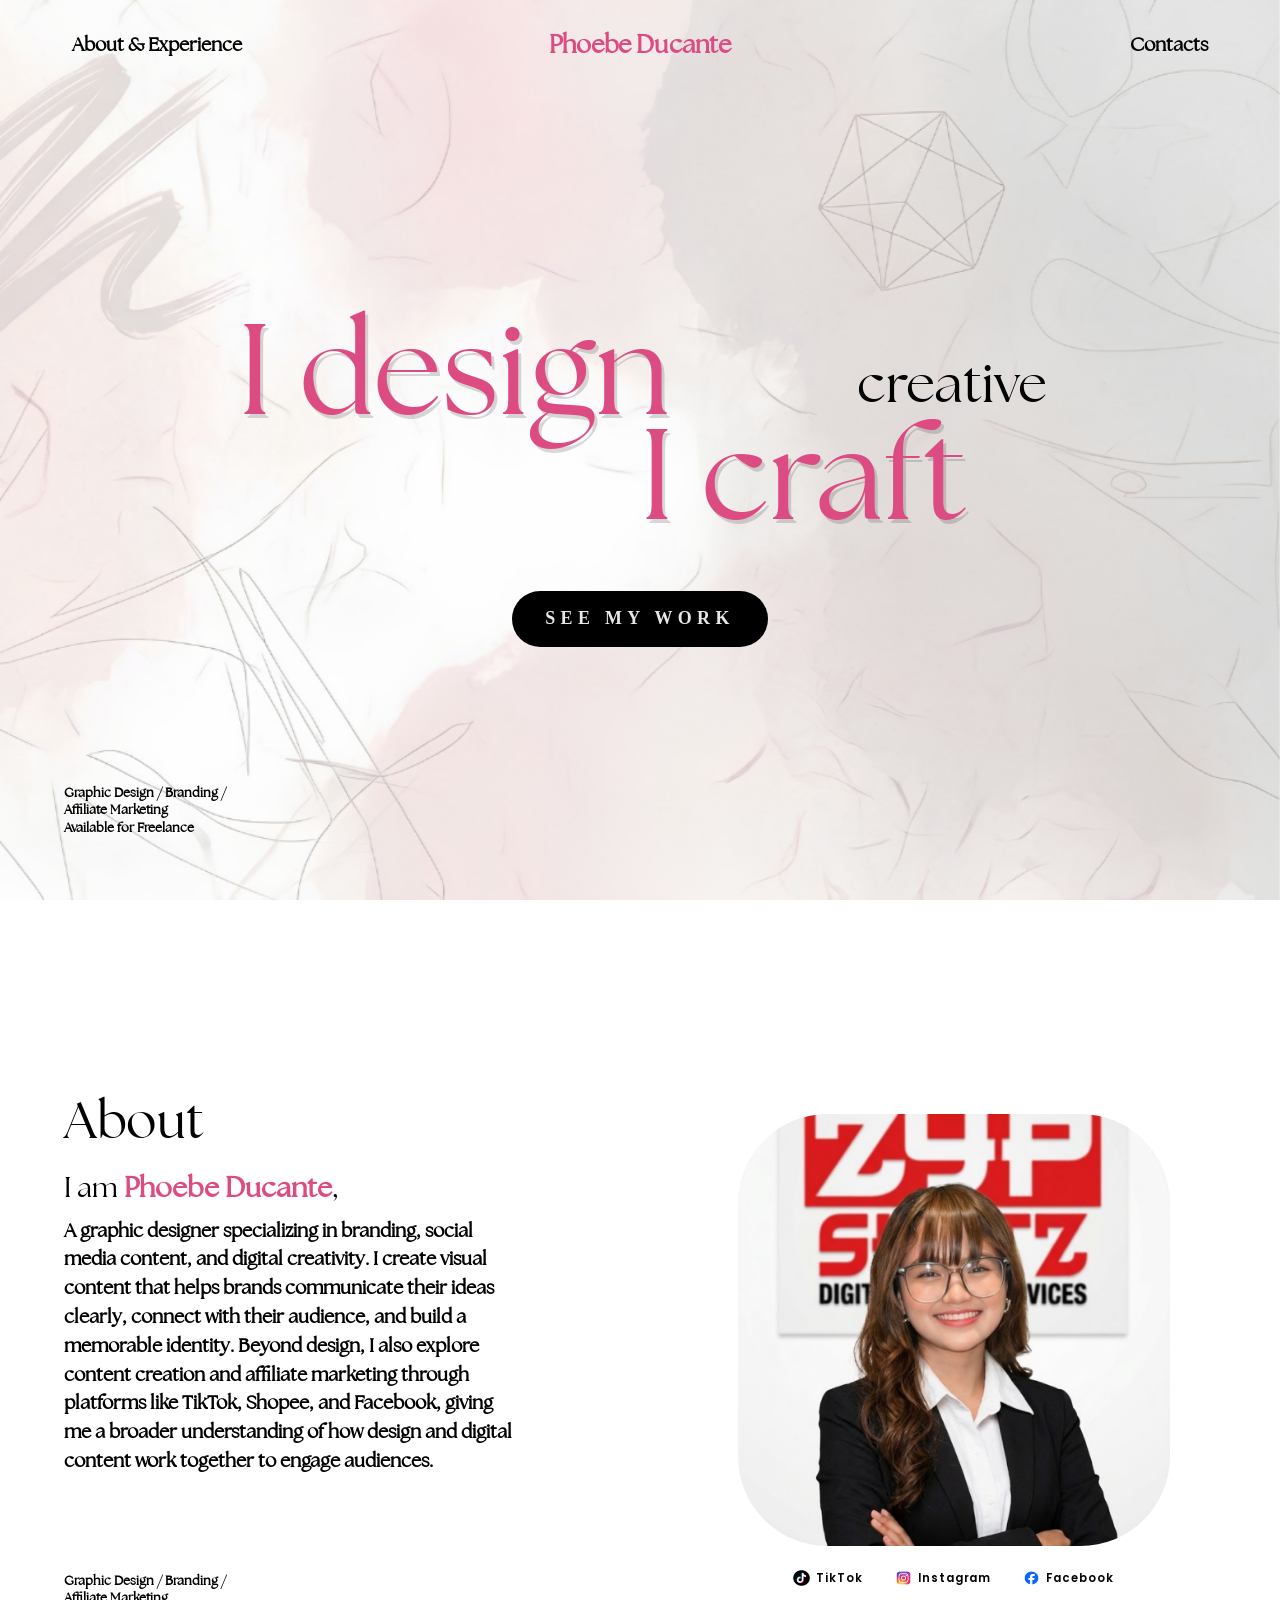
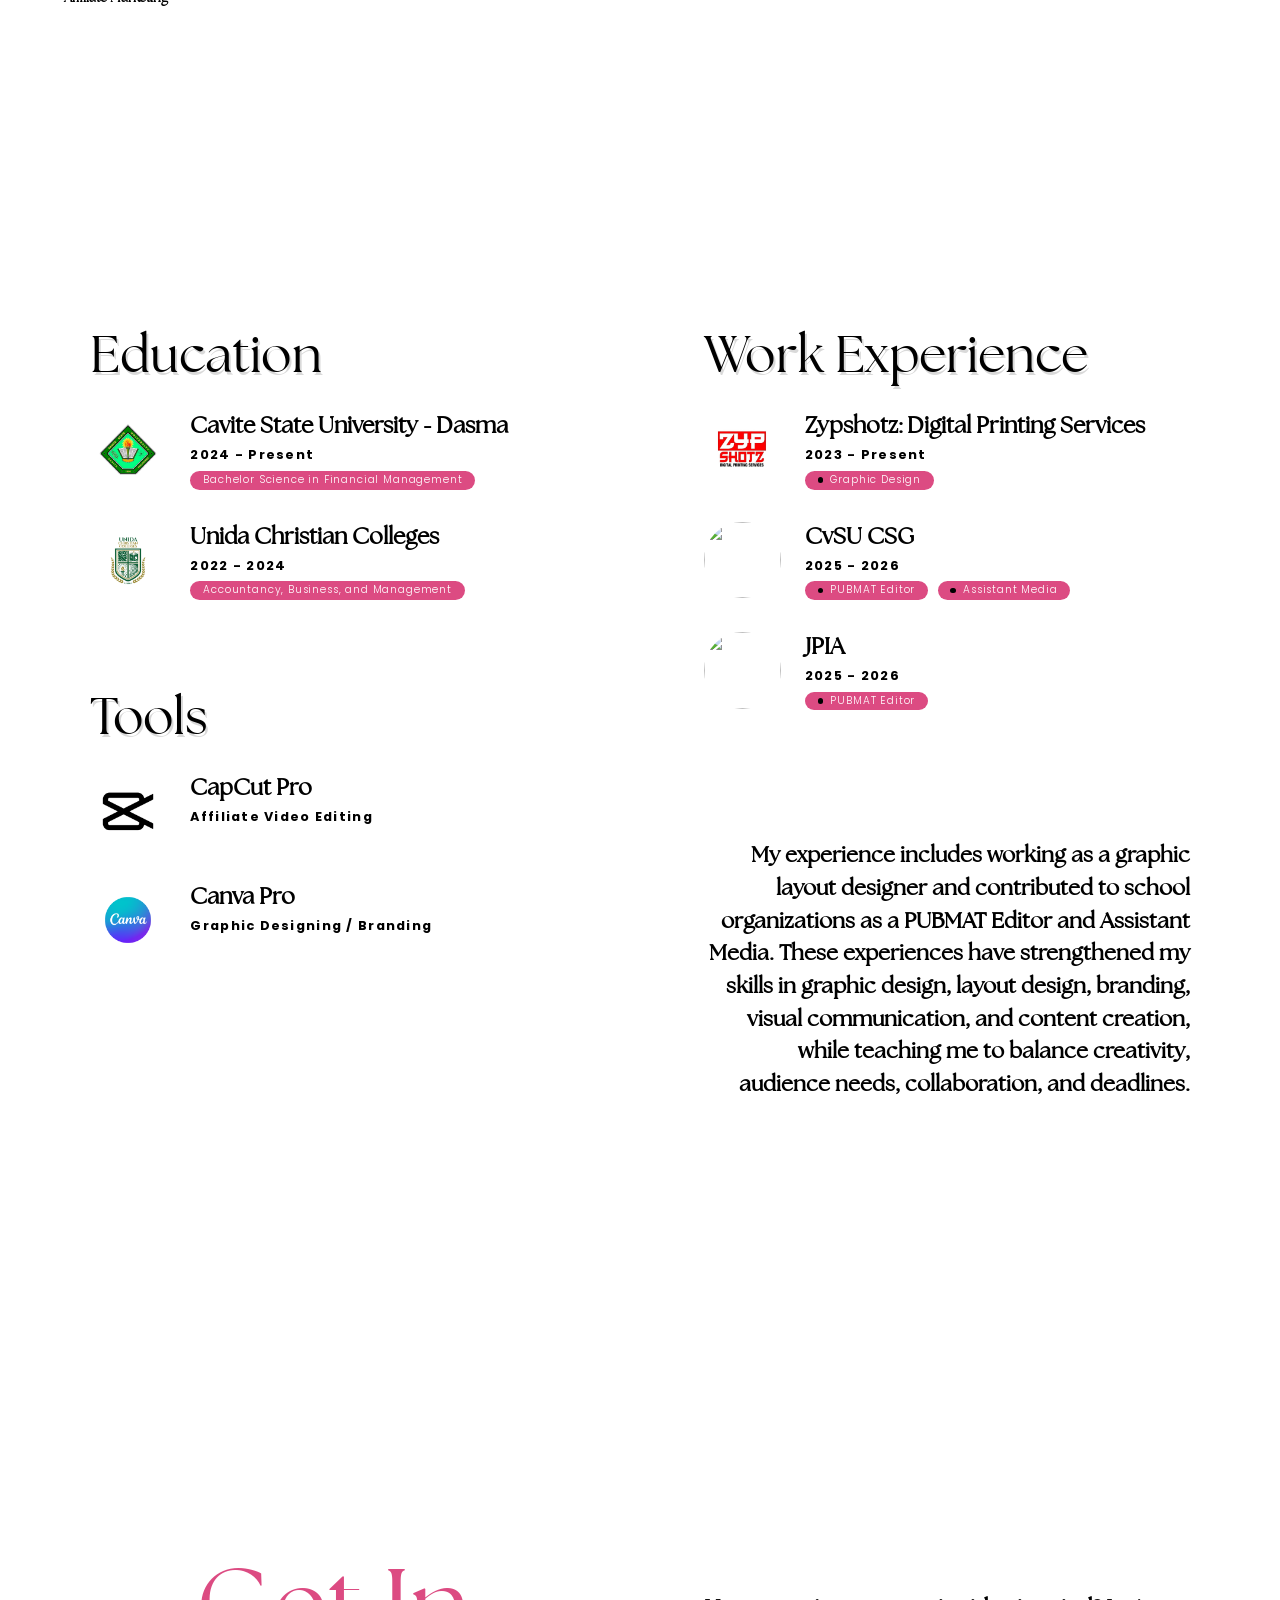
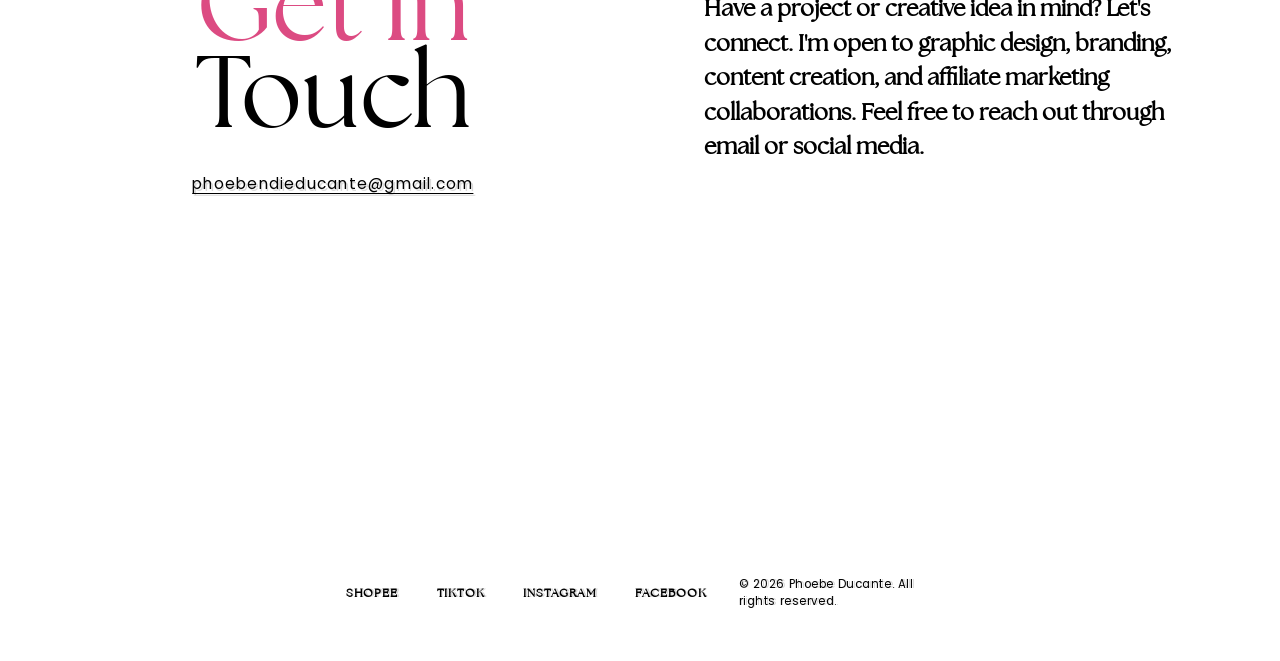
==== index.html @ bc4ffbc6 "added json-ld" ====
<!doctype html>
<html lang="en">
  <head>
    <meta charset="UTF-8" />
    <meta name="viewport" content="width=device-width, initial-scale=1.0" />

    <link
      href="https://fonts.googleapis.com/css2?family=Comic+Neue:ital,wght@0,300;0,400;0,700;1,300;1,400;1,700&family=Poppins:ital,wght@0,100;0,200;0,300;0,400;0,500;0,600;0,700;0,800;0,900;1,100;1,200;1,300;1,400;1,500;1,600;1,700;1,800;1,900&display=swap"
      rel="stylesheet"
    />
    <link
      rel="icon"
      type="image/png"
      sizes="32x32"
      href="images/favicon-32.png"
    />
    <link
      rel="icon"
      type="image/png"
      sizes="16x16"
      href="images/favicon-16.png"
    />
    <link
      rel="apple-touch-icon"
      sizes="180x180"
      href="images/apple-touch.png"
    />
    <link rel="icon" href="images/favicon.ico" />
    <link rel="stylesheet" href="style.css" />
    <title>
      Phoebe Ducante - Graphic Designer, Affiliate Marketing, Content Creation
    </title>

    <meta
      name="description"
      content="Phoebe Ducante is a graphic designer and digital creative specializing in branding, social media content, content creation, and affiliate marketing. Available for freelance collaborations."
    />

    <meta
      name="keywords"
      content="Phoebe Ducante, graphic designer, graphic design, branding, social media content, content creation, affiliate marketing, digital creative, freelance graphic designer, visual communication"
    />

    <meta name="author" content="Phoebe Ducante" />

    <meta name="robots" content="index, follow" />

    <meta name="theme-color" content="" />

    <link rel="canonical" href="https://phoebe-ducante.vercel.app/" />

    <meta
      property="og:title"
      content="Phoebe Ducante - Graphic Designer & Digital Creative"
    />

    <meta
      property="og:description"
      content="Explore Phoebe Ducante's portfolio featuring graphic design, branding, social media content, content creation, and affiliate marketing."
    />

    <meta
      property="og:image"
      content="https://phoebe-ducante.vercel.app/images/og-image.jpg"
    />

    <meta property="og:image:width" content="1200" />
    <meta property="og:image:height" content="630" />
    <meta property="og:image:type" content="image/jpeg" />

    <meta property="og:url" content="https://phoebe-ducante.vercel.app/" />

    <meta property="og:type" content="website" />

    <meta property="og:site_name" content="Phoebe Ducante" />

    <meta name="twitter:card" content="summary_large_image" />

    <meta
      name="twitter:title"
      content="Phoebe Ducante - Graphic Designer & Digital Creative"
    />

    <meta name="twitter:description" content="" />

    <meta
      name="twitter:image"
      content="https://phoebe-ducante.vercel.app/images/og-image.jpg"
    />

    <script type="application/ld+json">
      {
        "@context": "https://schema.org",
        "@type": "Person",
        "name": "Phoebe Ducante",
        "url": "https://phoebe-ducante.vercel.app/",
        "image": "https://phoebe-ducante.vercel.app/images/phoebe-ducante.png",
        "jobTitle": "Graphic Designer & Digital Creative",
        "description": "Phoebe Ducante is a graphic designer and digital creative specializing in branding, social media content, content creation, and affiliate marketing.",
        "email": "phoebendieducante@gmail.com",
        "sameAs": [
          "https://www.tiktok.com/@phoebesfinds_",
          "https://www.instagram.com/phoebes_finds28",
          "https://www.facebook.com/profile.php?id=61591693013417"
        ],
        "knowsAbout": [
          "Graphic Design",
          "Branding",
          "Social Media Content",
          "Content Creation",
          "Affiliate Marketing",
          "Visual Communication",
          "Layout Design"
        ],
        "alumniOf": [
          {
            "@type": "CollegeOrUniversity",
            "name": "Cavite State University - Dasma"
          },
          {
            "@type": "EducationalOrganization",
            "name": "Unida Christian Colleges"
          }
        ],
        "worksFor": [
          {
            "@type": "Organization",
            "name": "Zypshotz: Digital Printing Services"
          },
          {
            "@type": "Organization",
            "name": "CvSU CSG"
          },
          {
            "@type": "Organization",
            "name": "JPIA"
          }
        ]
      }
    </script>
  </head>
  <body>
    <nav>
      <div class="nav-links">
        <a href="#about" class="nav-link">About & Experience</a>
        <a href="#home" class="nav-logo nav-link">Phoebe Ducante</a>
        <a href="#contact" class="nav-link">Contacts</a>

        <button
          type="button"
          class="side-bar-btn"
          onclick="openSideBar()"
          aria-label="Open navigation menu"
        >
          <img src="icons/menu.png" alt="menu/icon" />
        </button>
      </div>

      <div class="side-bar" id="side-bar">
        <button
          type="button"
          class="close-side-bar"
          onclick="closeSideBar()"
          aria-label="Close navigation menu"
        >
          <img src="icons/close.png" alt="close/icon" />
        </button>

        <div class="side-bar-links">
          <a href="#about" onclick="closeSideBar()">About & Experience</a>
          <a href="#home" onclick="closeSideBar()">Phoebe Ducante</a>
          <a href="#contact" onclick="closeSideBar()">Contacts</a>
        </div>
      </div>
    </nav>

    <section class="home" id="home">
      <div class="home__content">
        <h1 class="home__title animate-item">
          <span class="home__line home__line--design">I design</span>

          <span class="home__line home__line--craft">
            I craft
            <span class="home__creative">creative</span>
          </span>
        </h1>

        <div class="animate-item delay-2">
          <a href="#work" class="home__button"> See My Work </a>
        </div>
      </div>

      <div class="home__details animate-item delay-2">
        <p>Graphic Design / Branding /</p>
        <p>Affiliate Marketing</p>
        <p>Available for Freelance</p>
      </div>
    </section>

    <section class="about" id="about" aria-labelledby="about-heading">
      <div class="about__container">
        <div class="about__content">
          <h1 id="about-heading" class="about__title animate-item">About</h1>

          <p class="about__intro animate-item delay-2">
            I am <span>Phoebe Ducante</span>,
          </p>

          <p class="about__description animate-item delay-2">
            A graphic designer specializing in branding, social media content,
            and digital creativity. I create visual content that helps brands
            communicate their ideas clearly, connect with their audience, and
            build a memorable identity. Beyond design, I also explore content
            creation and affiliate marketing through platforms like TikTok,
            Shopee, and Facebook, giving me a broader understanding of how
            design and digital content work together to engage audiences.
          </p>

          <div class="about__details animate-item delay-2">
            <p>Graphic Design / Branding /</p>
            <p>Affiliate Marketing</p>
          </div>
        </div>

        <div class="about__visual">
          <div class="about__image-wrapper animate-item">
            <img
              src="images/phoebe-ducante.png"
              alt="Portrait of Phoebe Ducante"
              class="about__image"
            />
          </div>

          <div class="about__socials" aria-label="Social media links">
            <a
              href="https://www.tiktok.com/@phoebesfinds_?_r=1&_d=secCgYIASAHKAESPgo8JrUzIPgsrOX5HmeOREwwJe%2BHEqoCTZ9wGnUrarCIGiiqYjvb4P9F%2BeYvdQOlJa%2BemDal7NLoL4HTFu3hGgA%3D&_svg=1&checksum=090d58f82d71719a77c02416b952d3995af8703a7ab78866109e65c429935676&item_author_type=1&reflow_sign_scene=7&rgssign=8.1.RfwIULGWwlq0v1OnfNQg1g&sec_uid=MS4wLjABAAAAsYkEjzaLwmw1j-bEPr-Ls_rLONumZK6Ui6gjrpYSfFAuLj6bueu063RlEHhCYCUE&sec_user_id=MS4wLjABAAAAsYkEjzaLwmw1j-bEPr-Ls_rLONumZK6Ui6gjrpYSfFAuLj6bueu063RlEHhCYCUE&share_app_id=1180&share_author_id=7249889455962719238&share_link_id=659f9988-4a6c-45b3-a89f-3f1a18d051f1&share_region=PH&share_scene=1&sharer_language=en&social_share_type=5&source=h5_t&timestamp=1788009489&u_code=e8im0i7761ga34&ug_btm=b8727%2Cb7360&ugbiz_name=ACCOUNT&user_id=7249889455962719238&utm_campaign=client_share&utm_medium=android&utm_source=copy"
              class="about__social-link animate-item"
              aria-label="TikTok"
            >
              <img src="images/tiktok.png" alt="TikTok" />
              <span>TikTok</span>
            </a>

            <a
              href="https://www.instagram.com/phoebes_finds28?igsi=MXY1c3VpM3J3cHo0cw%3D%3D"
              class="about__social-link animate-item delay-2"
              aria-label="Instagram"
            >
              <img src="images/instagram.png" alt="Instagram" />
              <span>Instagram</span>
            </a>

            <a
              href="https://www.facebook.com/profile.php?id=61591693013417&rdid=EvvuKSTZlV4OqIAl&share_url=https%3A%2F%2Fwww.facebook.com%2Fshare%2F1H1wv3DHt4%2F#"
              class="about__social-link animate-item delay-3"
              aria-label="Facebook"
            >
              <img src="images/facebook.png" alt="Facebook" />
              <span>Facebook</span>
            </a>
          </div>
        </div>
      </div>
    </section>

    <section
      class="experience"
      id="experience"
      aria-labelledby="experience-heading"
    >
      <div class="experience__container">
        <div class="experience__left">
          <div class="experience__group">
            <h2
              id="experience-heading"
              class="experience__heading animate-item"
            >
              Education
            </h2>

            <div class="experience__list">
              <article class="experience__item animate-item delay-2">
                <div class="experience__icon">
                  <img src="images/cvsu.png" alt="" />
                </div>

                <div class="experience__item-content">
                  <h3>Cavite State University - Dasma</h3>

                  <p class="experience__date">2024 - Present</p>

                  <p class="experience__tag">
                    Bachelor Science in Financial Management
                  </p>
                </div>
              </article>

              <article class="experience__item animate-item delay-2">
                <div class="experience__icon">
                  <img src="images/ucc.png" alt="UCC" />
                </div>

                <div class="experience__item-content">
                  <h3>Unida Christian Colleges</h3>

                  <p class="experience__date">2022 - 2024</p>

                  <p class="experience__tag">
                    Accountancy, Business, and Management
                  </p>
                </div>
              </article>
            </div>
          </div>

          <div class="experience__group experience__tools">
            <h2 class="experience__heading animate-item">Tools</h2>

            <div class="experience__list">
              <article class="experience__item animate-item delay-2">
                <div class="experience__icon">
                  <img src="images/capcut.png" alt="CapCut" />
                </div>

                <div class="experience__item-content">
                  <h3>CapCut Pro</h3>

                  <p class="experience__tool-description">
                    Affiliate Video Editing
                  </p>
                </div>
              </article>

              <article class="experience__item animate-item delay-2">
                <div class="experience__icon">
                  <img src="images/canva.png" alt="Canva" />
                </div>

                <div class="experience__item-content">
                  <h3>Canva Pro</h3>

                  <p class="experience__tool-description">
                    Graphic Designing / Branding
                  </p>
                </div>
              </article>
            </div>
          </div>
        </div>

        <div class="experience__right">
          <div class="experience__group">
            <h2 class="experience__heading animate-item">Work Experience</h2>

            <div class="experience__list">
              <article class="experience__item animate-item delay-2">
                <div class="experience__icon">
                  <img src="images/zypshotz.jpg" alt="" />
                </div>

                <div class="experience__item-content">
                  <h3>Zypshotz: Digital Printing Services</h3>

                  <p class="experience__date">2023 - Present</p>

                  <div class="experience__tags">
                    <span class="experience__tag">Graphic Design</span>
                  </div>
                </div>
              </article>

              <article class="experience__item animate-item delay-2">
                <div class="experience__icon">
                  <img src="" alt="" />
                </div>

                <div class="experience__item-content">
                  <h3>CvSU CSG</h3>

                  <p class="experience__date">2025 - 2026</p>

                  <div class="experience__tags">
                    <span class="experience__tag">PUBMAT Editor</span>

                    <span class="experience__tag"> Assistant Media </span>
                  </div>
                </div>
              </article>

              <article class="experience__item animate-item delay-2">
                <div class="experience__icon">
                  <img src="" alt="" />
                </div>

                <div class="experience__item-content">
                  <h3>JPIA</h3>

                  <p class="experience__date">2025 - 2026</p>

                  <div class="experience__tags">
                    <span class="experience__tag">PUBMAT Editor</span>
                  </div>
                </div>
              </article>
            </div>
          </div>

          <div class="experience__intro animate-item delay-2">
            <p>
              My experience includes working as a graphic layout designer and
              contributed to school organizations as a PUBMAT Editor and
              Assistant Media. These experiences have strengthened my skills in
              graphic design, layout design, branding, visual communication, and
              content creation, while teaching me to balance creativity,
              audience needs, collaboration, and deadlines.
            </p>
          </div>
        </div>
      </div>
    </section>

    <section class="contact" id="contact" aria-labelledby="contact-heading">
      <div class="contact__container">
        <div class="contact__content">
          <h2 id="contact-heading" class="contact__title">
            <span class="animate-item">Get In</span>
            <span class="animate-item delay-2"><em>Touch</em></span>
          </h2>

          <a
            href="mailto:phoebendieducante@gmail.com"
            class="contact__email animate-item delay-2"
          >
            phoebendieducante@gmail.com
          </a>
        </div>

        <div class="contact__intro">
          <p class="animate-item">
            Have a project or creative idea in mind? Let's connect. I'm open to
            graphic design, branding, content creation, and affiliate marketing
            collaborations. Feel free to reach out through email or social
            media.
          </p>
        </div>
      </div>
    </section>

    <footer class="footer">
      <div class="footer__container">
        <div class="footer__socials">
          <a href="https://ph.shp.ee/cosw6cbq?fromSource=copy_link&smtt=0.0.9"
            >Shopee</a
          >
          <a href="https://www.tiktok.com/@phoebesfinds_?_r=1&_t=ZS-99HvRPRO3GC"
            >Tiktok</a
          >
          <a
            href="https://www.instagram.com/phoebes_finds28?igsi=MXY1c3VpM3J3cHo0cw%3D%3D"
            >Instagram</a
          >
          <a
            href="https://www.facebook.com/profile.php?id=61591693013417&rdid=EvvuKSTZlV4OqIAl&share_url=https%3A%2F%2Fwww.facebook.com%2Fshare%2F1H1wv3DHt4%2F#"
            >Facebook</a
          >
        </div>

        <p class="footer__copyright">
          © 2026 Phoebe Ducante. All rights reserved.
        </p>
      </div>
    </footer>

    <script src="script.js"></script>
  </body>
</html>
---- style.css ----
* {
  margin: 0;
  padding: 0;
  box-sizing: border-box;
}

@font-face {
  font-family: 'Seasons';
  src: url(fonts/The\ Seasons\ Regular.ttf);
}

:root {
  --color-primary: #dc4b82;
  --color-secondary: #e7e7e7;
  --color-text: #000000;
}

section {
  scroll-margin-top: 80px;
}

html,
body {
  margin: 0;
  min-height: 100%;
}

body {
  font-family: 'Seasons', sans-serif;
  font-size: 16px;
  scroll-behavior: smooth;
}

body::before {
  content: '';
  position: fixed;
  inset: 0;
  z-index: -1;

  background-image: url('images/background.png');
  background-repeat: no-repeat;
  background-position: center center;
  background-size: cover;
}

nav {
  position: fixed;
  top: 0;
  left: 0;

  width: 100%;

  z-index: 1000;

  transition:
    background-color 0.3s ease,
    backdrop-filter 0.3s ease,
    -webkit-backdrop-filter 0.3s ease,
    box-shadow 0.3s ease;
}

nav.scrolled {
  background-color: rgba(255, 255, 255, 0.356);

  backdrop-filter: blur(12px);
  -webkit-backdrop-filter: blur(12px);

  box-shadow: 0 4px 20px rgba(0, 0, 0, 0.08);
}

.nav-links {
  width: 100%;
  padding: 2rem 4.5rem;

  display: grid;
  grid-template-columns: 1fr auto 1fr;
  align-items: center;
}

.nav-links a {
  color: var(--color-text);
  font-size: clamp(1rem, 1.5vw, 1.5rem);
  text-decoration: none;
  font-weight: 600;

  transition: 0.3s ease;
}

.nav-links a:hover {
  color: var(--color-primary);
  text-decoration: underline;
}

.nav-links a:first-child {
  justify-self: start;
}

.nav-logo {
  justify-self: center;
}

.nav-links a:nth-child(3) {
  justify-self: end;
}

.nav-links .nav-link {
  transition:
    color 0.3s ease,
    transform 0.5s ease;
}

.nav-links .nav-link.active {
  color: var(--color-primary);
  transform: scale(1.3);
}

.side-bar-btn {
  display: none;
}

.side-bar {
  display: none;
}

.side-bar-links a {
  color: var(--color-text);
  transition: 0.3s ease;
}

.side-bar-links a:hover {
  text-decoration: underline;
  color: var(--color-primary);
}

.home {
  position: relative;

  min-height: 100vh;
  min-height: 100svh;

  display: flex;
  align-items: center;
  justify-content: center;

  overflow: hidden;

  padding: clamp(6rem, 10vw, 10rem) clamp(1.5rem, 5vw, 5.5rem)
    clamp(2rem, 5vw, 4rem);
}

.home__content {
  display: flex;
  flex-direction: column;
  align-items: center;

  text-align: center;
}

.home__title {
  margin: 0;

  display: flex;
  flex-direction: column;
  align-items: center;

  color: var(--color-primary);

  font-family: 'Seasons', serif;
  font-size: clamp(3.2rem, 10vw, 9rem);
  font-weight: 400;
  line-height: 0.82;

  text-shadow: 0.18rem 0.25rem 0 rgba(0, 0, 0, 0.15);
}

.home__line {
  display: block;
}

/* I design */
.home__line--design {
  transform: translateX(-43%);
}

/* I craft */
.home__line--craft {
  position: relative;

  transform: translateX(50%);
}

/* creative */
.home__creative {
  position: absolute;

  top: -1.2em;
  right: -1.5em;

  color: var(--color-text);

  font-size: 0.42em;
  font-weight: 400;

  line-height: 1;
  white-space: nowrap;

  text-shadow: none;
}

.home__button {
  display: inline-flex;
  align-items: center;
  justify-content: center;

  min-width: clamp(10rem, 20vw, 17.25rem);

  margin-top: clamp(3rem, 5vw, 4.5rem);
  padding: clamp(0.8rem, 1.5vw, 1.1rem) 2rem;

  border-radius: 999px;

  background-color: #000000;

  color: var(--color-secondary);

  font-family: 'Playfair Display', serif;
  font-size: clamp(0.7rem, 1.4vw, 1.2rem);
  font-weight: 600;
  letter-spacing: 0.3em;
  text-transform: uppercase;
  text-decoration: none;

  transition:
    transform 0.3s ease,
    background-color 0.3s ease,
    box-shadow 0.3s ease;
}

.home__button:hover {
  transform: translateY(-0.25rem);
  background-color: #df86a6;
  color: black;

  box-shadow: 0 0.75rem 1.5rem rgba(216, 56, 220, 0.2);
}

.home__button:focus-visible {
  outline: 2px solid #ffffff;
  outline-offset: 0.3rem;
}

.home__details {
  position: absolute;

  bottom: clamp(1.5rem, 5vw, 4rem);
  left: clamp(1.5rem, 5vw, 5.5rem);

  color: #000000;

  font-family: 'Seasons', sans-serif;
  font-size: clamp(0.8rem, 1vw, 1.2rem);
  font-weight: 600;
  line-height: 1.35;
}

.home__details p {
  margin: 0;
}

.about {
  position: relative;

  min-height: 100vh;
  min-height: 100svh;

  display: flex;
  align-items: center;

  padding: clamp(6rem, 10vw, 9rem) clamp(1.5rem, 5vw, 5.5rem);
}

.about__container {
  width: min(100%, 75rem);
  margin-inline: auto;

  display: grid;
  grid-template-columns: 1fr 1fr;
  align-items: center;
  gap: clamp(3rem, 8vw, 8rem);
}

.about__content {
  color: var(--color-text);
}

.about__title {
  margin: 0 0 clamp(1rem, 2vw, 1.5rem);

  font-family: 'Seasons', serif;
  font-size: clamp(2.5rem, 4vw, 4rem);
  font-weight: 400;
  line-height: 1;
}

.about__intro {
  margin: 0;

  font-family: 'Seasons', serif;
  font-size: clamp(1.4rem, 2.2vw, 2rem);
  font-weight: 400;
  line-height: 1.3;
  color: var(--color-text);
}

.about__intro span {
  color: var(--color-primary);
  font-weight: 600;
}

.about__description {
  max-width: 28rem;
  margin: clamp(0.3rem, 1vw, 0.7rem) 0 0;

  font-family: 'Seasons', serif;
  font-size: clamp(1rem, 1.8vw, 1.2rem);
  font-weight: bold;
  line-height: 1.5;
}

.about__details {
  margin-top: clamp(3rem, 8vw, 6rem);

  font-family: 'Seasons', serif;
  font-size: clamp(0.8rem, 1vw, 1rem);
  line-height: 1.35;
}

.about__details p {
  margin: 0;
  font-weight: 600;
}

.about__visual {
  display: flex;
  flex-direction: column;
  align-items: center;
}

.about__image-wrapper {
  width: min(100%, 27rem);
  aspect-ratio: 1 / 1;

  overflow: hidden;

  border-radius: clamp(3rem, 7vw, 8rem) clamp(3rem, 7vw, 8rem)
    clamp(3rem, 7vw, 8rem) clamp(3rem, 7vw, 8rem);
}

.about__image {
  display: block;

  width: 100%;
  height: 100%;

  object-fit: cover;
}

.about__socials {
  width: 100%;

  margin-top: clamp(1rem, 2vw, 1.5rem);

  display: flex;
  align-items: center;
  justify-content: center;
  flex-wrap: wrap;

  gap: clamp(1rem, 2.5vw, 2rem);
}

.about__social-link {
  display: inline-flex;
  align-items: center;

  gap: 0.4rem;

  color: var(--color-text);

  font-family: 'Poppins', sans-serif;
  font-size: clamp(0.7rem, 0.9vw, 0.9rem);
  font-weight: 600;
  letter-spacing: 0.08em;
  text-decoration: none;

  transition:
    opacity 0.3s ease,
    transform 0.3s ease;
}

.about__social-link:hover {
  color: var(--color-primary);
  text-decoration: underline;
  transform: translateY(-0.15rem);
}

.about__social-link:focus-visible {
  outline: 2px solid #ffffff;
  outline-offset: 0.3rem;
}

.about__social-link img {
  width: clamp(1rem, 1.3vw, 1.25rem);
  height: clamp(1rem, 1.3vw, 1.25rem);

  object-fit: contain;
}

.experience {
  min-height: 100vh;
  min-height: 100svh;

  padding: clamp(7rem, 10vw, 9rem) clamp(1.5rem, 7vw, 6.5rem);
}

.experience__container {
  width: min(100%, 75rem);
  min-height: calc(100vh - clamp(14rem, 20vw, 18rem));
  margin-inline: auto;

  display: grid;
  grid-template-columns: 1fr 1fr;
  gap: clamp(4rem, 10vw, 9rem);

  align-items: start;
}

.experience__group + .experience__group {
  margin-top: clamp(3rem, 7vw, 6rem);
}

.experience__heading {
  margin: 0 0 clamp(1.5rem, 3vw, 2rem);

  color: var(--color-text);

  font-family: 'Seasons', serif;
  font-size: clamp(2.5rem, 4vw, 4rem);
  font-weight: 400;
  text-shadow: 0.15rem 0.2rem 0 rgba(0, 0, 0, 0.15);
  line-height: 1;
}

.experience__list {
  display: flex;
  flex-direction: column;

  gap: clamp(1.5rem, 3vw, 2rem);
}

.experience__item {
  display: flex;
  align-items: flex-start;

  gap: clamp(1rem, 2vw, 1.5rem);
}

.experience__icon {
  flex-shrink: 0;

  width: clamp(4.5rem, 6vw, 5.5rem);
  aspect-ratio: 1;

  overflow: hidden;

  border-radius: 50%;
}

.experience__icon img {
  display: block;

  width: 100%;
  height: 100%;

  object-fit: cover;
}

.experience__item-content {
  min-width: 0;
  color: var(--color-text);
  font-weight: bold;
}

.experience__item h3 {
  margin: 0;

  color: var(--color-text);

  font-family: 'Seasons', serif;
  font-size: clamp(1.1rem, 1.8vw, 1.55rem);
  font-weight: bold;
  line-height: 1.3;
}

.experience__date,
.experience__tool-description {
  margin: 0.25rem 0 0;

  color: var(--color-text);

  font-family: 'Poppins', sans-serif;
  font-size: clamp(0.7rem, 1vw, 0.9rem);
  letter-spacing: 0.1em;
  line-height: 1.5;
}

.experience__tags {
  display: flex;
  flex-wrap: wrap;

  gap: 0.6rem;

  margin-top: 0.4rem;
}

.experience__tag {
  display: inline-flex;
  align-items: center;

  width: fit-content;

  padding: 0.2rem clamp(0.7rem, 1vw, 1rem);

  border-radius: 999px;

  background-color: var(--color-primary);

  color: #ffffff;

  font-family: 'Poppins', sans-serif;
  font-size: clamp(0.65rem, 0.8vw, 0.8rem);
  letter-spacing: 0.08em;
  line-height: 1.2;
  font-weight: 300;
}

.experience__tags .experience__tag::before {
  content: '';

  width: 0.35rem;
  height: 0.35rem;

  margin-right: 0.45rem;

  border-radius: 50%;

  background-color: var(--color-text);
}

.experience__item-content > .experience__tag {
  margin-top: 0.4rem;
}

.experience__intro {
  max-width: 31rem;
  margin-top: clamp(8rem, 12vw, 8rem);
  margin-left: auto;

  color: var(--color-text);

  text-align: right;
}

.experience__intro p {
  margin: 0;

  font-family: 'Seasons', serif;
  font-size: clamp(1rem, 1.7vw, 1.5rem);
  color: var(--color-text);
  font-weight: bold;
  line-height: 1.5;
}

.contact {
  min-height: 100vh;
  min-height: 100svh;

  display: flex;
  align-items: center;

  padding: clamp(7rem, 10vw, 9rem) clamp(1.5rem, 7vw, 6.5rem);
}

.contact__container {
  width: min(100%, 75rem);
  margin-inline: auto;

  display: grid;
  grid-template-columns: repeat(2, minmax(0, 1fr));
  align-items: center;
  gap: clamp(4rem, 10vw, 9rem);
}

.contact__content {
  display: flex;
  flex-direction: column;
  align-items: center;

  text-align: center;
}

.contact__title {
  margin: 0;

  display: flex;
  flex-direction: column;
  align-items: center;

  color: var(--color-text);

  font-family: 'Seasons', serif;
  font-size: clamp(4rem, 8vw, 7.5rem);
  font-weight: 400;
  line-height: 0.85;

  text-align: center;
}

.contact__title > span:first-child {
  color: var(--color-primary);
}

.contact__title em {
  color: var(--color-text);
  font-style: normal;
}

.contact__email {
  margin-top: clamp(1.5rem, 3vw, 2.5rem);

  color: var(--color-text);

  font-family: 'Poppins', sans-serif;
  font-size: clamp(0.8rem, 1.2vw, 1rem);
  letter-spacing: 0.08em;
  text-decoration: underline;
  text-underline-offset: 0.25rem;
  text-shadow: 0.11rem 0.11rem 0 rgba(0, 0, 0, 0.15);

  transition: opacity 0.3s ease;
}

.contact__email:hover {
  color: var(--color-primary);
}

.contact__email:focus-visible {
  outline: 2px solid #ffffff;
  outline-offset: 0.3rem;
}

.contact__intro {
  max-width: 31rem;

  color: var(--color-text);
}

.contact__intro p {
  margin: 0;

  font-family: 'Seasons', serif;
  font-size: clamp(1.1rem, 1.8vw, 1.6rem);
  color: var(--color-text);
  font-weight: bold;
  line-height: 1.5;
}

.footer {
  padding: 0 clamp(1.5rem, 4vw, 3.5rem) clamp(2rem, 4vw, 3.5rem);
}

.footer__container {
  width: min(50%, 78rem);
  margin-inline: auto;

  padding-top: clamp(2rem, 4vw, 3rem);

  display: flex;
  align-items: center;
  justify-content: space-between;
  gap: 2rem;
}

.footer__socials {
  display: flex;
  gap: clamp(1.25rem, 3vw, 3rem);
}

.footer__socials a {
  color: var(--color-text);

  font-family: 'Seasons', sans-serif;
  font-size: clamp(0.65rem, 0.9vw, 0.8rem);
  font-weight: bold;
  letter-spacing: 0.08em;
  text-decoration: none;
  text-transform: uppercase;
  text-shadow: 0.11rem 0 0 rgba(0, 0, 0, 0.15);

  transition: 0.3s ease;
}

.footer__socials a:hover {
  color: var(--color-primary);
  text-decoration: underline;
}

.footer__socials a:focus-visible {
  outline: 2px solid #ffffff;
  outline-offset: 0.3rem;
}

.footer__copyright {
  margin: 0;

  color: var(--color-text);

  font-family: 'Poppins', sans-serif;
  font-size: clamp(0.65rem, 0.9vw, 0.8rem);
  letter-spacing: 0.05em;
  text-shadow: 0.11rem 0 0 rgba(0, 0, 0, 0.15);
}

.animate-item {
  opacity: 0;

  transform: translateY(50px) scale(0.95);

  transition:
    opacity 0.9s ease,
    transform 0.9s ease;
}

.animate-item.show {
  opacity: 1;

  transform: translateY(0) scale(1);
}

.delay-1 {
  transition-delay: 0s;
}

.delay-2 {
  transition-delay: 0.2s;
}

.delay-3 {
  transition-delay: 0.4s;
}

@media (max-width: 768px) {
  .contact {
    padding-top: clamp(6rem, 15vw, 8rem);
    padding-bottom: clamp(5rem, 12vw, 7rem);
  }

  .contact__container {
    grid-template-columns: 1fr;
    gap: clamp(3rem, 10vw, 5rem);
  }

  .contact__intro {
    max-width: 35rem;
    margin-inline: auto;

    text-align: center;
  }

  .footer__container {
    flex-direction: column;
    align-items: center;

    text-align: center;
  }

  .footer__socials {
    justify-content: center;
  }
}

@media (max-width: 480px) {
  .contact {
    padding-inline: 1.25rem;
  }

  .contact__title {
    font-size: clamp(3.5rem, 17vw, 5rem);
  }

  .footer__socials {
    gap: 1rem 1.5rem;
  }
}

@media (max-width: 768px) {
  .nav-links {
    padding: 2rem 2rem;

    display: flex;
    align-items: center;
    justify-content: space-between;
  }

  /* Hide About & Experience */
  .nav-links a:first-child {
    display: none;
  }

  /* Hide Contacts */
  .nav-links a:nth-child(3) {
    display: none;
  }

  .nav-logo {
    display: block;
    font-size: clamp(1.2rem, 5vw, 1.7rem);
  }

  .side-bar-btn {
    display: flex;
    align-items: center;
    justify-content: center;

    width: 2.75rem;
    height: 2.75rem;

    border: none;
    background: transparent;
    cursor: pointer;
  }

  .side-bar-btn img {
    width: 100%;
    height: 100%;
    object-fit: contain;
  }

  .side-bar {
    position: fixed;
    inset: 0;

    display: flex;
    flex-direction: column;
    align-items: center;
    justify-content: center;

    width: 100%;
    min-height: 100vh;

    background-image: url('images/background.png');
    background-repeat: no-repeat;
    background-position: center center;
    background-size: cover;

    opacity: 0;
    visibility: hidden;
    transform: translateY(-100%);

    transition:
      transform 0.5s ease,
      opacity 0.4s ease,
      visibility 0.5s;
  }

  .side-bar.active {
    opacity: 1;
    visibility: visible;
    transform: translateY(0);
  }

  .close-side-bar {
    position: absolute;
    top: 2.5rem;
    right: 2.5rem;

    width: 2.75rem;
    height: 2.75rem;

    display: flex;
    align-items: center;
    justify-content: center;

    border: none;
    background: transparent;
    cursor: pointer;
  }

  .close-side-bar img {
    width: 2rem;
    height: 2rem;
    object-fit: contain;
  }

  .side-bar-links {
    display: flex;
    flex-direction: column;
    align-items: center;
    gap: 2rem;
  }

  .side-bar-links a {
    color: var(--color-text);
    font-size: clamp(1.5rem, 7vw, 2.25rem);
    text-decoration: none;

    opacity: 0;
    transform: translateY(20px);

    transition:
      opacity 0.4s ease,
      transform 0.4s ease;
  }

  .side-bar.active .side-bar-links a {
    opacity: 1;
    transform: translateY(0);
  }

  .side-bar.active .side-bar-links a:nth-child(1) {
    transition-delay: 0.15s;
  }

  .side-bar.active .side-bar-links a:nth-child(2) {
    transition-delay: 0.25s;
  }

  .side-bar.active .side-bar-links a:nth-child(3) {
    transition-delay: 0.35s;
  }

  .about {
    padding-block: clamp(7rem, 12vw, 9rem);
  }

  .about__container {
    grid-template-columns: 1fr;
    gap: clamp(4rem, 8vw, 6rem);
  }

  .about__content {
    text-align: center;
  }

  .about__description {
    margin-inline: auto;
  }

  .about__details {
    margin-top: clamp(2.5rem, 6vw, 4rem);
  }

  .about__image-wrapper {
    width: min(100%, 24rem);
  }

  .experience__container {
    grid-template-columns: 1fr;
    min-height: auto;
  }

  .experience__right {
    display: flex;
    flex-direction: column;
  }

  .experience__intro {
    margin-top: clamp(4rem, 10vw, 6rem);
    margin-left: 0;

    text-align: left;
  }

  .contact__container {
    grid-template-columns: 1fr;
    gap: clamp(3rem, 10vw, 5rem);
  }

  .contact__intro {
    max-width: 35rem;
  }

  .footer__container {
    flex-direction: column;
    align-items: center;
    justify-content: center;

    text-align: center;
  }

  .footer__socials {
    width: 100%;
    justify-content: center;
    align-items: center;
  }

  .footer__copyright {
    width: 100%;
    text-align: center;
  }
}

@media (max-width: 480px) {
  .nav-links {
    padding: 1.5rem;
  }

  .nav-links .nav-link {
    transition:
      color 0.3s ease,
      transform 0.5s ease;
  }

  .nav-links .nav-link.active {
    color: var(--color-primary);
    transform: scale(1.1);
  }

  .close-side-bar {
    top: 2.5rem;
    right: 2.5rem;
  }

  .about__socials {
    gap: 0.8rem 1.2rem;
  }

  .about__image-wrapper {
    width: min(100%, 20rem);
  }

  .experience {
    padding-inline: 1.25rem;
  }

  .experience__item {
    gap: 0.8rem;
  }

  .experience__icon {
    width: 3.75rem;
  }

  .experience__tags {
    gap: 0.4rem;
  }

  .contact {
    padding-inline: 1.5rem;
  }

  .footer__socials {
    gap: 1rem 1.5rem;
  }
}
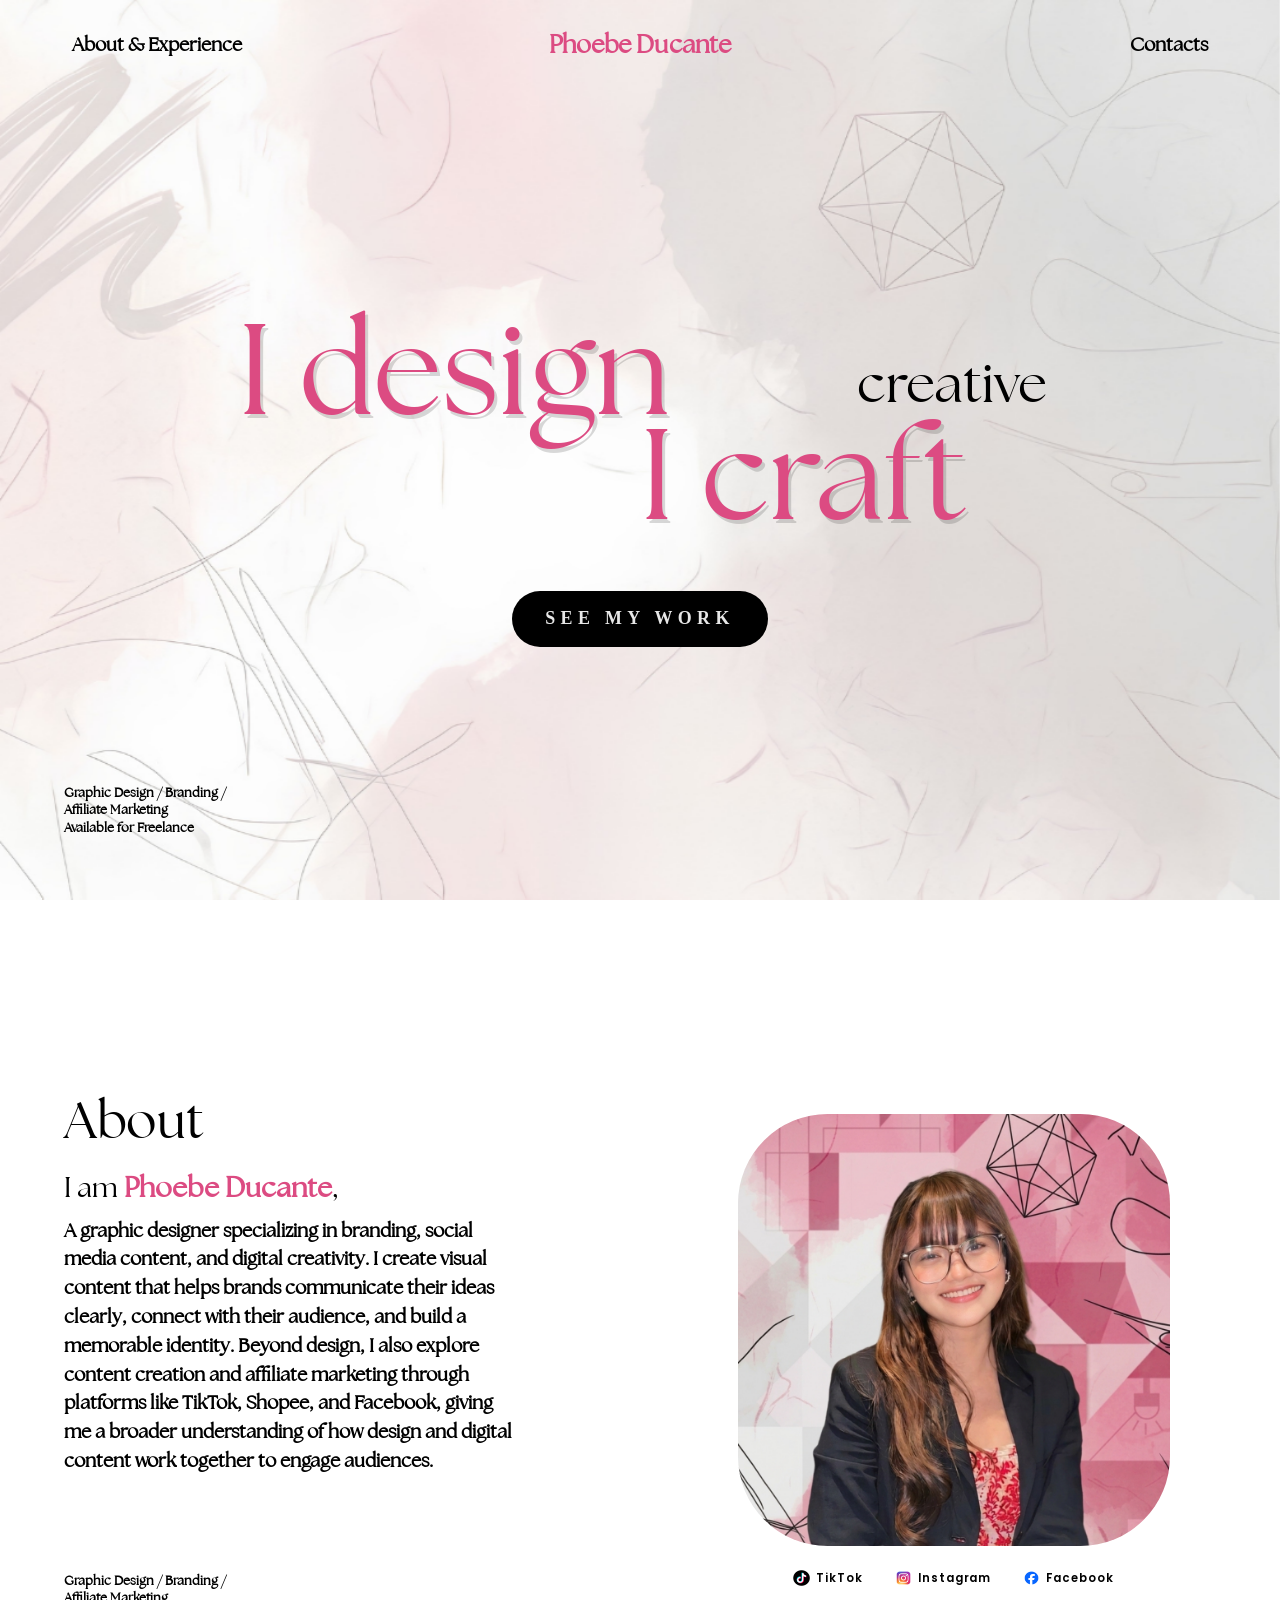
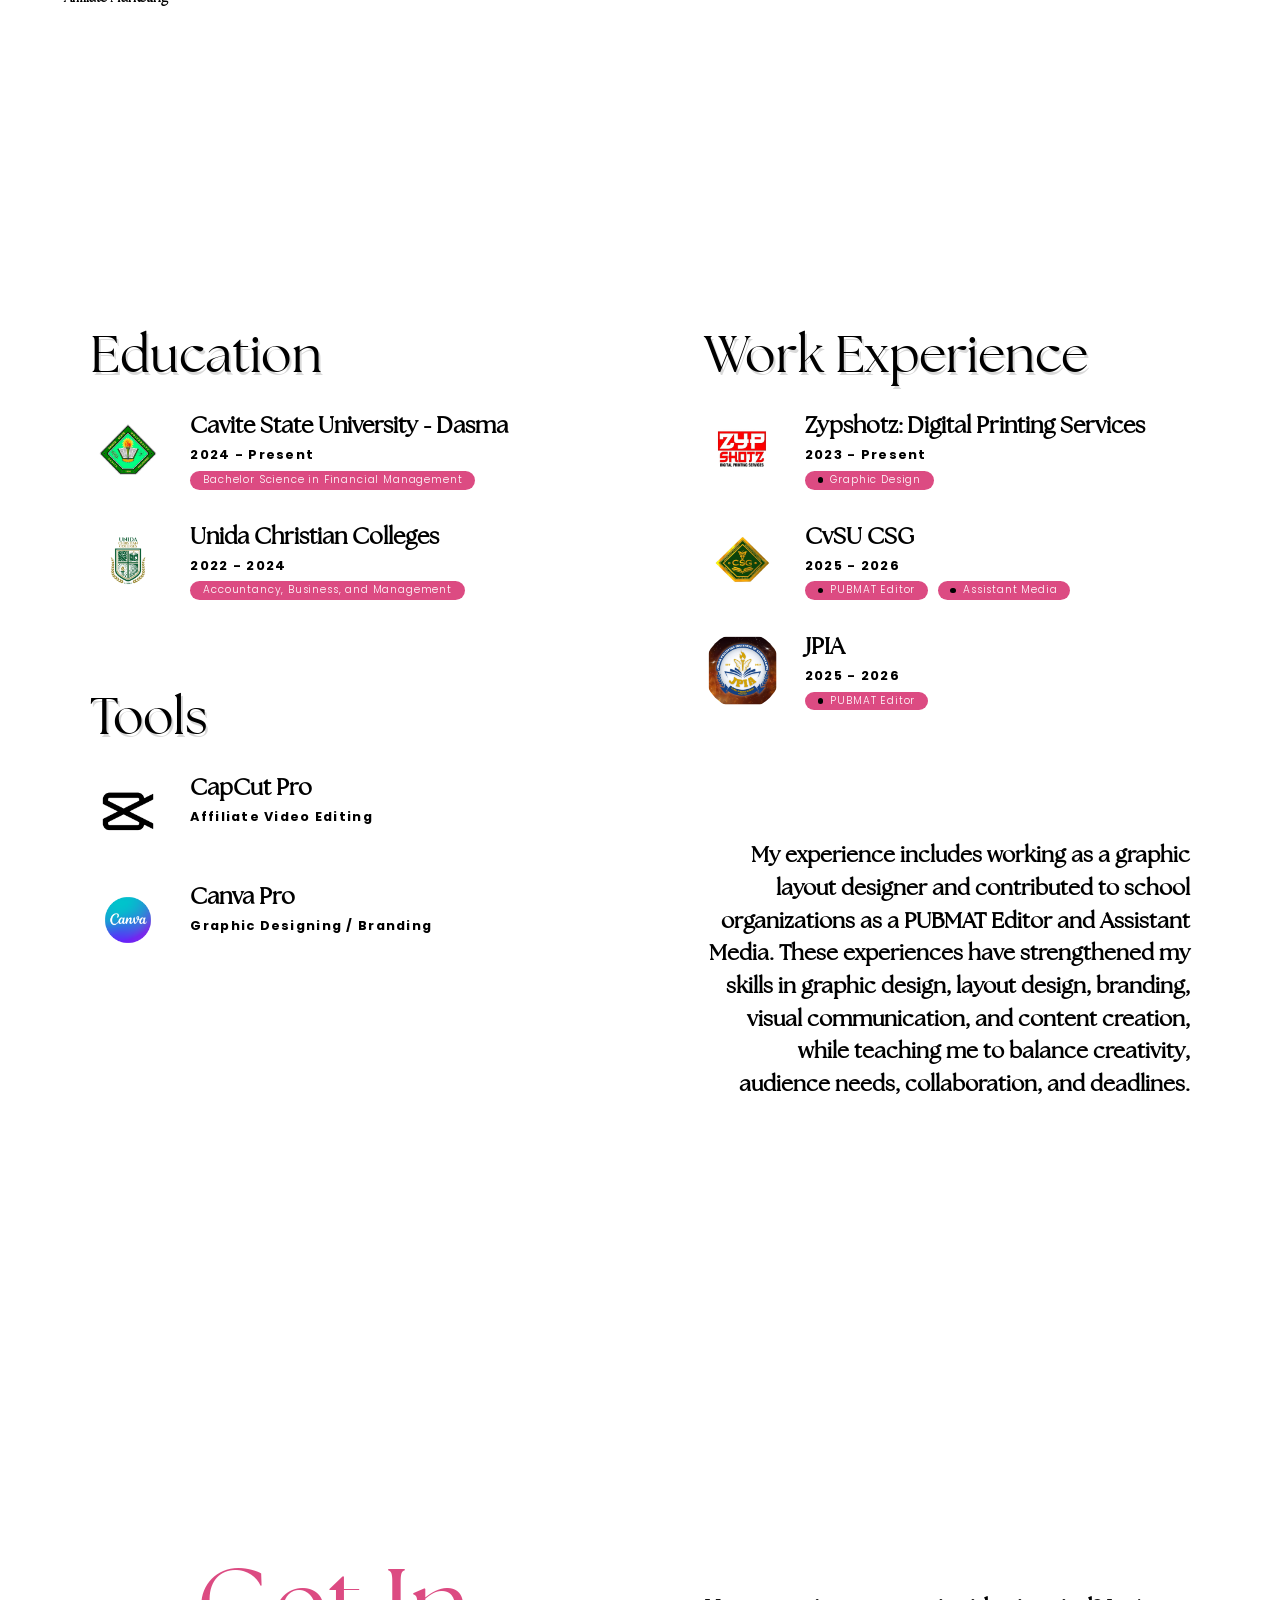
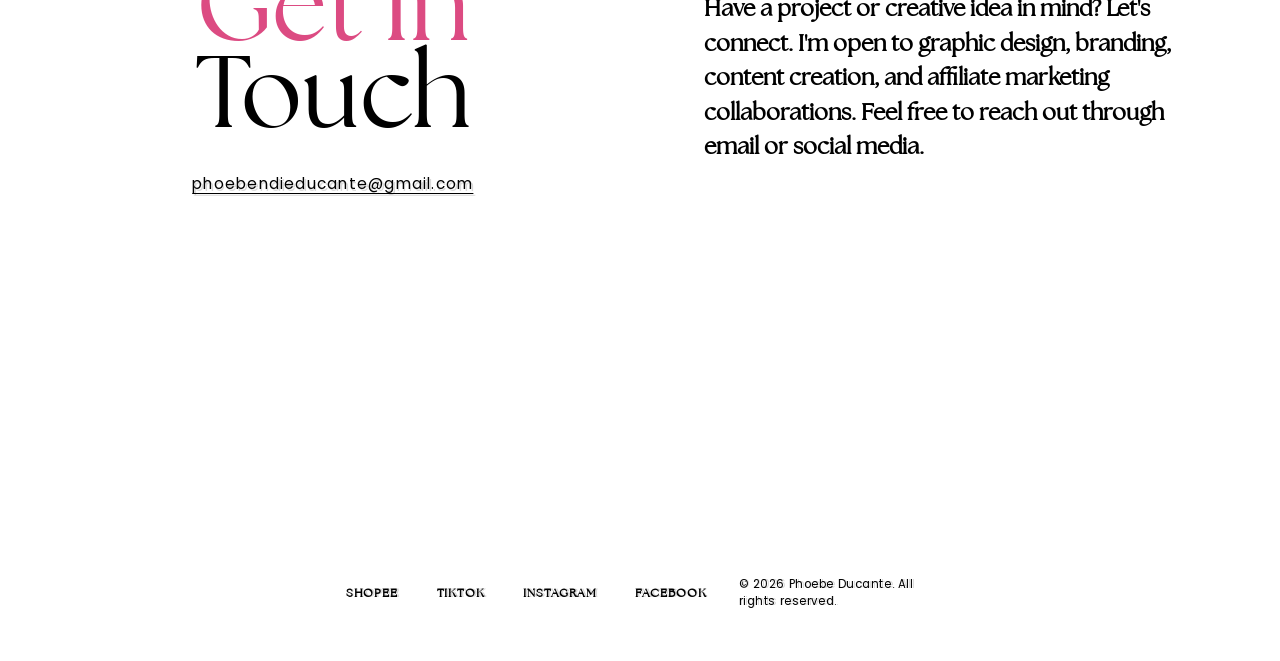
==== commit 2a0e1b0a: "added new work logo and about img" ====
--- a/index.html
+++ b/index.html
@@ -45,7 +45,7 @@
 
     <meta name="robots" content="index, follow" />
 
-    <meta name="theme-color" content="" />
+    <meta name="theme-color" content="#dc4b82" />
 
     <link rel="canonical" href="https://phoebe-ducante.vercel.app/" />
 
@@ -200,7 +200,7 @@
     <section class="about" id="about" aria-labelledby="about-heading">
       <div class="about__container">
         <div class="about__content">
-          <h1 id="about-heading" class="about__title animate-item">About</h1>
+          <h2 id="about-heading" class="about__title animate-item">About</h2>
 
           <p class="about__intro animate-item delay-2">
             I am <span>Phoebe Ducante</span>,
@@ -263,20 +263,11 @@
       </div>
     </section>
 
-    <section
-      class="experience"
-      id="experience"
-      aria-labelledby="experience-heading"
-    >
+    <section class="experience" id="experience">
       <div class="experience__container">
         <div class="experience__left">
           <div class="experience__group">
-            <h2
-              id="experience-heading"
-              class="experience__heading animate-item"
-            >
-              Education
-            </h2>
+            <h2 class="experience__heading animate-item">Education</h2>
 
             <div class="experience__list">
               <article class="experience__item animate-item delay-2">
@@ -371,7 +362,7 @@
 
               <article class="experience__item animate-item delay-2">
                 <div class="experience__icon">
-                  <img src="" alt="" />
+                  <img src="images/csg.png" alt="CvSU CSG" />
                 </div>
 
                 <div class="experience__item-content">
@@ -389,7 +380,7 @@
 
               <article class="experience__item animate-item delay-2">
                 <div class="experience__icon">
-                  <img src="" alt="" />
+                  <img src="images/jpia.png" alt="JPIA" />
                 </div>
 
                 <div class="experience__item-content">
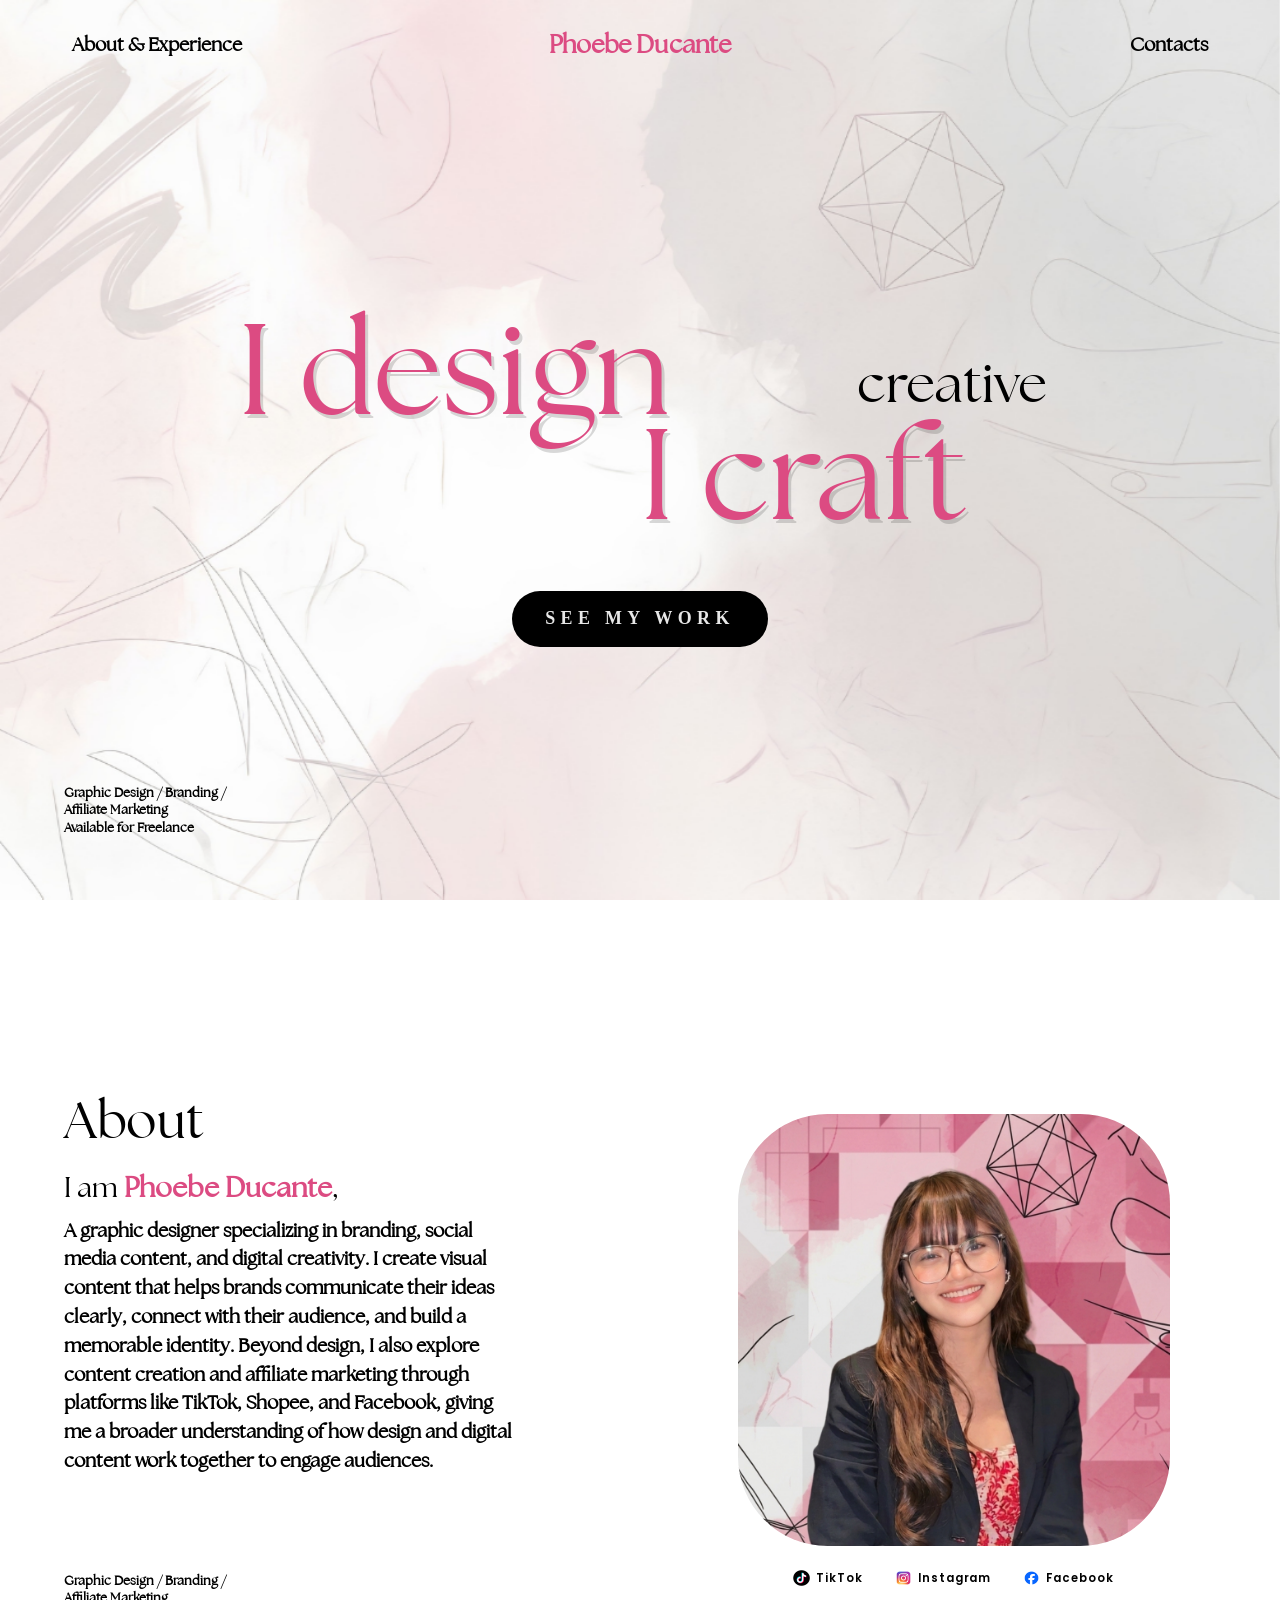
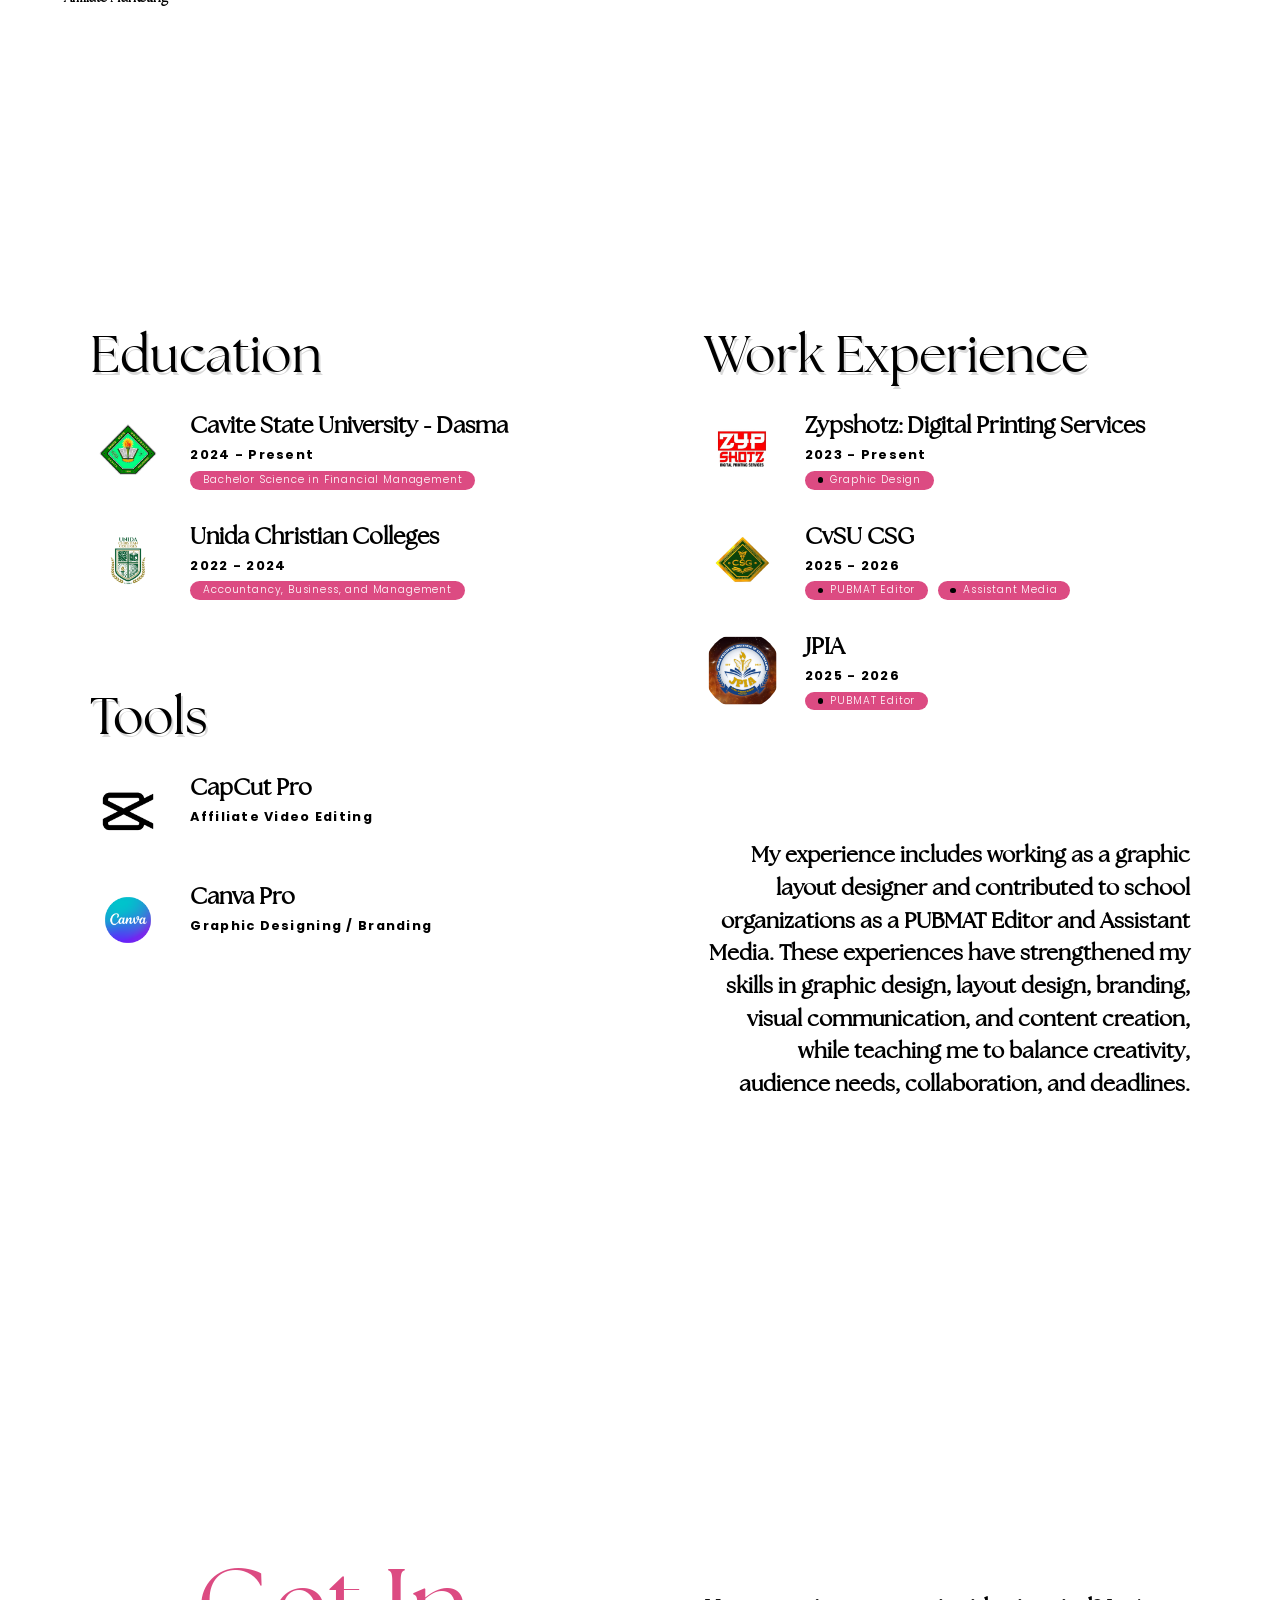
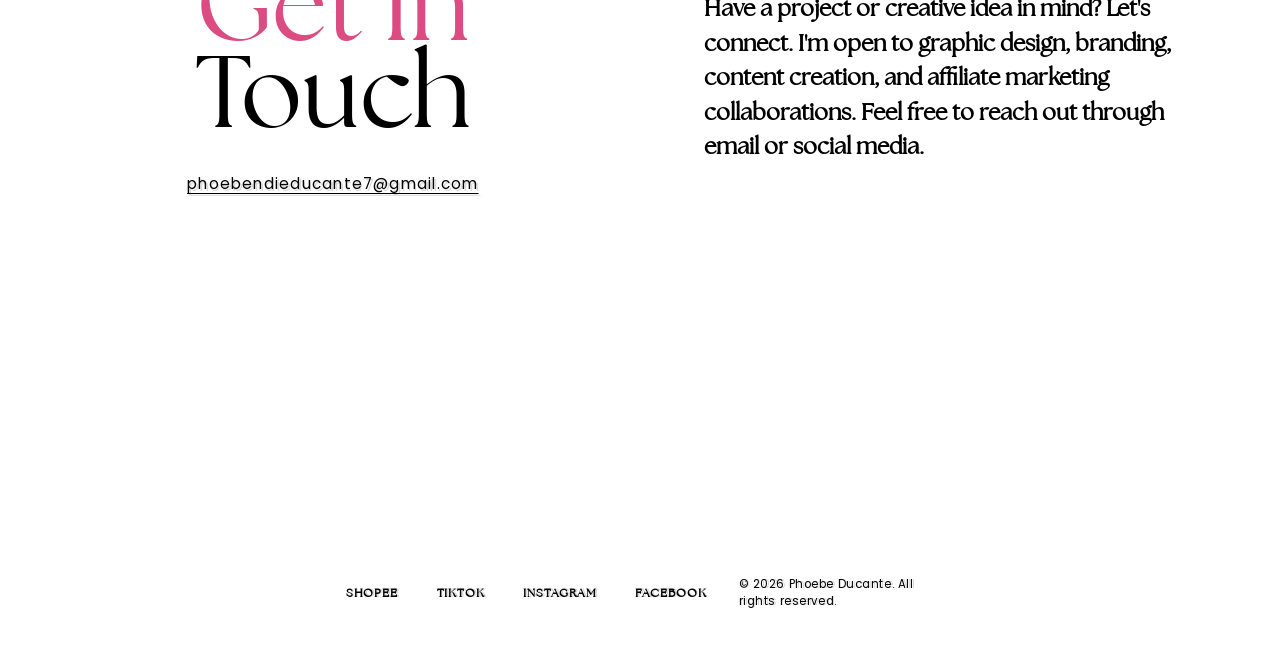
==== commit f61fadde: "fix email typo" ====
--- a/index.html
+++ b/index.html
@@ -4,6 +4,11 @@
     <meta charset="UTF-8" />
     <meta name="viewport" content="width=device-width, initial-scale=1.0" />
 
+    <meta
+      name="google-site-verification"
+      content="2oDPZnvQmDfWhQoAChXoKWoCoxsb-Zlp39iuIh6x6Gg"
+    />
+
     <link
       href="https://fonts.googleapis.com/css2?family=Comic+Neue:ital,wght@0,300;0,400;0,700;1,300;1,400;1,700&family=Poppins:ital,wght@0,100;0,200;0,300;0,400;0,500;0,600;0,700;0,800;0,900;1,100;1,200;1,300;1,400;1,500;1,600;1,700;1,800;1,900&display=swap"
       rel="stylesheet"
@@ -81,7 +86,10 @@
       content="Phoebe Ducante - Graphic Designer & Digital Creative"
     />
 
-    <meta name="twitter:description" content="" />
+    <meta
+      name="twitter:description"
+      content="Explore Phoebe Ducante's portfolio featuring graphic design, branding, social media content, content creation, and affiliate marketing."
+    />
 
     <meta
       name="twitter:image"
@@ -186,7 +194,9 @@
         </h1>
 
         <div class="animate-item delay-2">
-          <a href="#work" class="home__button"> See My Work </a>
+          <a href="pages/workspace.html" class="home__button" target="_blank">
+            See My Work
+          </a>
         </div>
       </div>
 
@@ -422,7 +432,7 @@
             href="mailto:phoebendieducante@gmail.com"
             class="contact__email animate-item delay-2"
           >
-            phoebendieducante@gmail.com
+            phoebendieducante7@gmail.com
           </a>
         </div>
 
